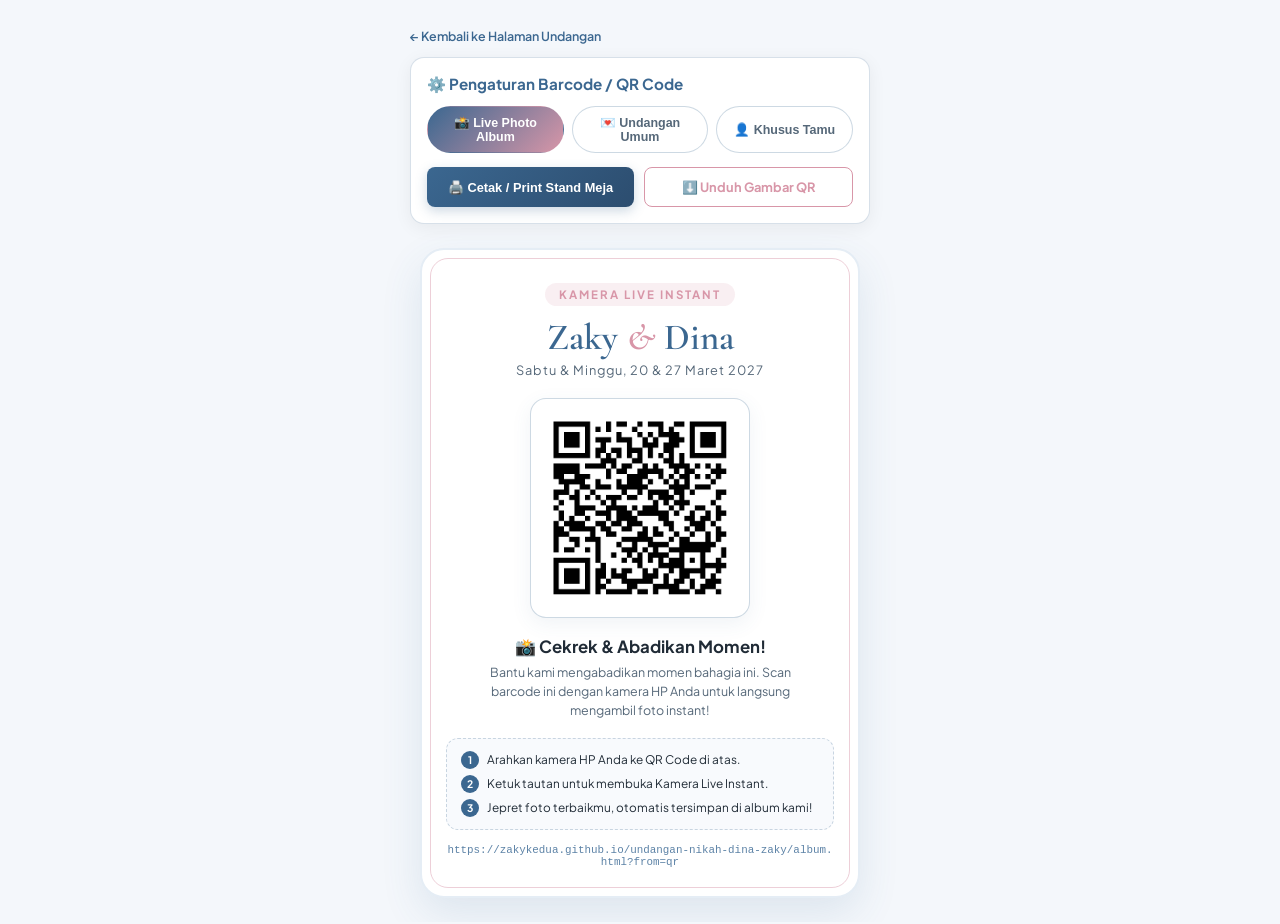
==== cetak-qr.html @ 0ee86b22 "Update googleDriveWebhookUrl with new deployment URL supporting automatic guest list in Google Sheet" ====
<!DOCTYPE html>
<html lang="id">

<head>
  <meta charset="UTF-8">
  <meta name="viewport" content="width=device-width, initial-scale=1.0">
  <title>Cetak QR Code - Zaky & Dina Wedding</title>

  <!-- Google Fonts -->
  <link rel="preconnect" href="https://fonts.googleapis.com">
  <link rel="preconnect" href="https://fonts.gstatic.com" crossorigin>
  <link
    href="https://fonts.googleapis.com/css2?family=Cormorant+Garamond:ital,wght@0,400;0,600;1,400&family=Plus+Jakarta+Sans:wght@300;400;500;600;700&family=Reenie+Beanie&display=swap"
    rel="stylesheet">

  <!-- Wedding Config -->
  <script src="config.js"></script>

  <style>
    :root {
      --blue-primary: #3B6790;
      --blue-soft: #5C82A6;
      --pink-primary: #D896A8;
      --pink-soft: #E8B4C2;
      --text-dark: #202B36;
      --text-muted: #566879;
      --font-serif: 'Cormorant Garamond', serif;
      --font-sans: 'Plus Jakarta Sans', sans-serif;
    }

    * {
      box-sizing: border-box;
      margin: 0;
      padding: 0;
    }

    body {
      font-family: var(--font-sans);
      background: #F4F7FB;
      color: var(--text-dark);
      padding: 24px 16px;
      min-height: 100vh;
      display: flex;
      flex-direction: column;
      align-items: center;
    }

    /* Action Bar (Hanya tampil di layar, tersembunyi saat cetak) */
    .toolbar {
      width: 100%;
      max-width: 460px;
      background: #FFFFFF;
      border: 1px solid rgba(59, 103, 144, 0.2);
      border-radius: 14px;
      padding: 16px;
      margin-bottom: 24px;
      box-shadow: 0 4px 18px rgba(0, 0, 0, 0.06);
    }

    .toolbar h3 {
      font-size: 0.95rem;
      font-weight: 700;
      color: var(--blue-primary);
      margin-bottom: 12px;
      display: flex;
      align-items: center;
      gap: 6px;
    }

    .tab-pills {
      display: flex;
      gap: 8px;
      margin-bottom: 14px;
    }

    .tab-btn {
      flex: 1;
      padding: 8px 12px;
      font-size: 0.78rem;
      font-weight: 600;
      border: 1px solid rgba(59, 103, 144, 0.25);
      border-radius: 50px;
      background: #FFFFFF;
      color: var(--text-muted);
      cursor: pointer;
      transition: all 0.2s;
    }

    .tab-btn.active {
      background: linear-gradient(135deg, var(--blue-primary), var(--pink-primary));
      color: #FFFFFF;
      border-color: transparent;
    }

    .guest-input-wrap {
      display: none;
      margin-bottom: 14px;
    }

    .guest-input-wrap.active {
      display: block;
    }

    .guest-input {
      width: 100%;
      padding: 9px 12px;
      font-size: 0.82rem;
      border: 1px solid rgba(216, 150, 168, 0.5);
      border-radius: 8px;
      outline: none;
    }

    .btn-action-group {
      display: flex;
      gap: 10px;
    }

    .btn-action {
      flex: 1;
      padding: 11px;
      border-radius: 8px;
      font-size: 0.8rem;
      font-weight: 700;
      cursor: pointer;
      border: none;
      display: inline-flex;
      align-items: center;
      justify-content: center;
      gap: 6px;
      text-decoration: none;
    }

    .btn-print {
      background: linear-gradient(135deg, var(--blue-primary), #2C4D6F);
      color: #FFFFFF;
      box-shadow: 0 4px 12px rgba(59, 103, 144, 0.25);
    }

    .btn-download {
      background: #FFFFFF;
      border: 1px solid var(--border-pink-glow, #D896A8);
      color: var(--pink-primary);
    }

    /* ===================================================
       KARTU STAND MEJA (AKRILIK / CETAK FOTO)
       =================================================== */
    .stand-card {
      width: 100%;
      max-width: 440px;
      background: #FFFFFF;
      border: 2px solid #E5EDF5;
      border-radius: 24px;
      padding: 32px 24px 28px;
      text-align: center;
      box-shadow: 0 16px 40px rgba(59, 103, 144, 0.12);
      position: relative;
      overflow: hidden;
    }

    /* Border Ornamen Estetik */
    .stand-card::before {
      content: '';
      position: absolute;
      inset: 8px;
      border: 1px solid rgba(216, 150, 168, 0.45);
      border-radius: 18px;
      pointer-events: none;
    }

    .stand-header-tag {
      display: inline-block;
      font-size: 0.72rem;
      letter-spacing: 2px;
      text-transform: uppercase;
      font-weight: 700;
      color: var(--pink-primary);
      background: rgba(216, 150, 168, 0.15);
      padding: 4px 14px;
      border-radius: 50px;
      margin-bottom: 12px;
    }

    .stand-title {
      font-family: var(--font-serif);
      font-size: 2.3rem;
      font-weight: 600;
      color: var(--blue-primary);
      line-height: 1.1;
      margin-bottom: 4px;
    }

    .stand-title span {
      color: var(--pink-primary);
      font-style: italic;
    }

    .stand-date {
      font-size: 0.8rem;
      color: var(--text-muted);
      letter-spacing: 1px;
      margin-bottom: 20px;
    }

    /* Container Gambar QR Code */
    .qr-frame {
      width: 220px;
      height: 220px;
      margin: 0 auto 18px;
      padding: 12px;
      background: #FFFFFF;
      border-radius: 16px;
      border: 1.5px solid rgba(59, 103, 144, 0.25);
      box-shadow: 0 6px 20px rgba(59, 103, 144, 0.08);
      display: flex;
      align-items: center;
      justify-content: center;
    }

    .qr-frame img {
      width: 100%;
      height: 100%;
      object-fit: contain;
      border-radius: 8px;
    }

    .stand-scan-msg {
      font-size: 1.05rem;
      font-weight: 700;
      color: var(--text-dark);
      margin-bottom: 6px;
    }

    .stand-desc {
      font-size: 0.78rem;
      color: var(--text-muted);
      line-height: 1.5;
      max-width: 320px;
      margin: 0 auto 18px;
    }

    /* 3 Langkah Petunjuk */
    .instructions-box {
      background: #F8FAFD;
      border: 1px dashed rgba(59, 103, 144, 0.25);
      border-radius: 12px;
      padding: 12px 14px;
      text-align: left;
      font-size: 0.74rem;
      color: var(--text-dark);
      display: flex;
      flex-direction: column;
      gap: 6px;
    }

    .step-item {
      display: flex;
      align-items: center;
      gap: 8px;
    }

    .step-num {
      width: 18px;
      height: 18px;
      border-radius: 50%;
      background: var(--blue-primary);
      color: #FFFFFF;
      font-size: 0.65rem;
      font-weight: 700;
      display: flex;
      align-items: center;
      justify-content: center;
      flex-shrink: 0;
    }

    .stand-url-badge {
      margin-top: 14px;
      font-size: 0.68rem;
      color: var(--blue-soft);
      font-family: monospace;
      word-break: break-all;
    }

    /* Print Styles: Bersihkan toolbar dan pas ke ukuran cetak */
    @media print {
      body {
        background: #FFFFFF;
        padding: 0;
      }

      .toolbar,
      .nav-back {
        display: none !important;
      }

      .stand-card {
        border: 2px solid #3B6790;
        box-shadow: none;
        max-width: 100%;
        margin: 0 auto;
        page-break-inside: avoid;
      }
    }
  </style>
</head>

<body>

  <!-- Tombol Navigasi Kembali -->
  <div class="nav-back" style="width: 100%; max-width: 460px; margin-bottom: 12px;">
    <a href="index.html"
      style="font-size: 0.78rem; color: var(--blue-primary); text-decoration: none; font-weight: 600; display: inline-flex; align-items: center; gap: 4px;">
      ← Kembali ke Halaman Undangan
    </a>
  </div>

  <!-- PENGATURAN & PILIHAN QR (TIDAK AKAN TERCETAK) -->
  <div class="toolbar">
    <h3>⚙️ Pengaturan Barcode / QR Code</h3>

    <div class="tab-pills">
      <button class="tab-btn active" onclick="switchQr('album')">📸 Live Photo Album</button>
      <button class="tab-btn" onclick="switchQr('undangan')">💌 Undangan Umum</button>
      <button class="tab-btn" onclick="switchQr('custom')">👤 Khusus Tamu</button>
    </div>

    <div class="guest-input-wrap" id="custom-guest-wrap">
      <div style="display: flex; justify-content: space-between; align-items: baseline; margin-bottom: 5px;">
        <label
          style="font-size: 0.74rem; font-weight: 700; color: var(--blue-primary); display: block;">
          Ketik Nama Tamu Khusus:
        </label>
        <span id="sync-status-badge"
          style="font-size: 0.68rem; font-weight: 600; color: #566879; display: inline-flex; align-items: center; gap: 4px;">
          📊 Siap mencatat
        </span>
      </div>
      <input type="text" id="custom-guest-name" class="guest-input"
        placeholder="Masukkan nama tamu (misal: Rian & Partner)..." oninput="handleGuestInput()" onkeydown="handleGuestKeydown(event)">

      <!-- Box Hasil Link Undangan (Anti-Ubah) -->
      <div id="hidden-link-box"
        style="margin-top: 10px; background: #F8FAFD; border: 1px solid rgba(59, 103, 144, 0.25); border-radius: 10px; padding: 12px; font-size: 0.74rem;">
        <div style="display: flex; justify-content: space-between; align-items: center; margin-bottom: 4px;">
          <span style="font-weight: 700; color: var(--blue-primary);">🔒 Link Undangan Khusus:</span>
          <span id="sync-detail-msg" style="font-size: 0.67rem; color: #566879;">Otomatis ke Spreadsheet</span>
        </div>
        <div id="generated-hidden-url"
          style="word-break: break-all; color: var(--text-dark); font-family: monospace; font-size: 0.7rem; margin-bottom: 10px; background: #FFF; padding: 6px 8px; border-radius: 6px; border: 1px dashed var(--border-pink-glow);">
          https://zakykedua.github.io/undangan-nikah-dina-zaky/
        </div>
        <div style="display: flex; gap: 8px; flex-wrap: wrap;">
          <button type="button" class="btn-action" onclick="copyHiddenLink()"
            style="flex: 1; min-width: 100px; background: var(--blue-primary); color: #fff; font-size: 0.72rem; padding: 8px 10px; border-radius: 6px;">
            📋 Salin Link
          </button>
          <button type="button" class="btn-action" onclick="copyWaText()"
            style="flex: 1; min-width: 130px; background: #25D366; color: #fff; font-size: 0.72rem; padding: 8px 10px; border-radius: 6px;">
            💬 Salin Pesan WA
          </button>
          <a href="https://docs.google.com/spreadsheets/d/1IWtFG8lAVZSTDJPlKeG4bYC6L8j1MJ6WlZBcCglB9Ps/edit" target="_blank" class="btn-action"
            style="background: #107C41; color: #fff; font-size: 0.72rem; padding: 8px 10px; border-radius: 6px; text-decoration: none; display: inline-flex; align-items: center; justify-content: center; gap: 4px;">
            📊 Buka Sheet ↗
          </a>
        </div>
      </div>

      <!-- Riwayat Daftar Tamu yang Dibuat -->
      <div id="saved-guests-section" style="margin-top: 14px; border-top: 1px dashed rgba(59, 103, 144, 0.25); padding-top: 10px;">
        <div style="display: flex; justify-content: space-between; align-items: center; margin-bottom: 6px;">
          <span style="font-size: 0.72rem; font-weight: 700; color: var(--blue-primary);">
            📝 Tamu yang Sudah Dibuat (<span id="saved-count">0</span>)
          </span>
          <div style="display: flex; gap: 8px;">
            <button type="button" onclick="syncAllGuestsToSpreadsheet()"
              style="background: none; border: none; font-size: 0.65rem; color: #107C41; cursor: pointer; text-decoration: underline; font-weight: 600;">
              🔄 Sync Semua ke Sheet
            </button>
            <button type="button" onclick="clearSavedGuests()"
              style="background: none; border: none; font-size: 0.65rem; color: #C2546A; cursor: pointer; text-decoration: underline;">
              Bersihkan
            </button>
          </div>
        </div>
        <div id="saved-guests-list" style="max-height: 150px; overflow-y: auto; display: flex; flex-direction: column; gap: 6px;">
          <!-- Diisi otomatis oleh JavaScript -->
        </div>
      </div>
    </div>

    <div class="btn-action-group">
      <button class="btn-action btn-print" onclick="window.print()">
        🖨️ Cetak / Print Stand Meja
      </button>
      <a id="btn-download-img" class="btn-action btn-download" href="assets/images/album_qr.png"
        download="QR_Live_Album_Zaky_Dina.png">
        ⬇️ Unduh Gambar QR
      </a>
    </div>
  </div>

  <!-- ===================================================
       KARTU STAND MEJA FISIK (SIAP DICETAK / FOTO 4R/A5)
       =================================================== -->
  <div class="stand-card" id="stand-card">
    <div class="stand-header-tag" id="card-tag">Kamera Live Instant</div>
    <h1 class="stand-title">Zaky <span>&</span> Dina</h1>
    <p class="stand-date">Sabtu & Minggu, 20 & 27 Maret 2027</p>

    <!-- Kotak QR Code -->
    <div class="qr-frame">
      <img id="qr-image" src="assets/images/album_qr.png" alt="QR Code Acara Zaky & Dina">
    </div>

    <h2 class="stand-scan-msg" id="card-main-msg">📸 Cekrek & Abadikan Momen!</h2>
    <p class="stand-desc" id="card-desc">
      Bantu kami mengabadikan momen bahagia ini. Scan barcode ini dengan kamera HP Anda untuk langsung mengambil foto
      instant!
    </p>

    <!-- Petunjuk Langkah -->
    <div class="instructions-box" id="card-steps">
      <div class="step-item">
        <span class="step-num">1</span>
        <span>Arahkan kamera HP Anda ke QR Code di atas.</span>
      </div>
      <div class="step-item">
        <span class="step-num">2</span>
        <span>Ketuk tautan untuk membuka Kamera Live Instant.</span>
      </div>
      <div class="step-item">
        <span class="step-num">3</span>
        <span>Jepret foto terbaikmu, otomatis tersimpan di album kami!</span>
      </div>
    </div>

    <p class="stand-url-badge" id="card-url">
      https://zakykedua.github.io/undangan-nikah-dina-zaky/album.html?from=qr
    </p>
  </div>

  <script>
    let currentMode = "album";
    let debounceTimer = null;
    let lastSyncedName = "";

    function switchQr(mode) {
      currentMode = mode;
      document.querySelectorAll(".tab-btn").forEach((btn, idx) => {
        btn.classList.toggle("active", (mode === 'album' && idx === 0) || (mode === 'undangan' && idx === 1) || (mode === 'custom' && idx === 2));
      });

      const customWrap = document.getElementById("custom-guest-wrap");
      const qrImg = document.getElementById("qr-image");
      const btnDownload = document.getElementById("btn-download-img");
      const cardTag = document.getElementById("card-tag");
      const cardMainMsg = document.getElementById("card-main-msg");
      const cardDesc = document.getElementById("card-desc");
      const cardUrl = document.getElementById("card-url");

      if (mode === "album") {
        customWrap.classList.remove("active");
        qrImg.src = "assets/images/album_qr.png";
        btnDownload.href = "assets/images/album_qr.png";
        btnDownload.download = "QR_Live_Album_Zaky_Dina.png";

        cardTag.textContent = "Kamera Live Instant";
        cardMainMsg.textContent = "📸 Cekrek & Abadikan Momen!";
        cardDesc.textContent = "Bantu kami mengabadikan momen bahagia ini. Scan barcode ini dengan kamera HP Anda untuk langsung mengambil foto instant!";
        cardUrl.textContent = "https://zakykedua.github.io/undangan-nikah-dina-zaky/album.html?from=qr";
      } else if (mode === "undangan") {
        customWrap.classList.remove("active");
        qrImg.src = "assets/images/undangan_qr.png";
        btnDownload.href = "assets/images/undangan_qr.png";
        btnDownload.download = "QR_Undangan_Zaky_Dina.png";

        cardTag.textContent = "Undangan Pernikahan";
        cardMainMsg.textContent = "💌 Buka Undangan Digital";
        cardDesc.textContent = "Scan barcode ini untuk melihat detail lengkap acara, lokasi akad & ngunduh mantu, konfirmasi kehadiran (RSVP), dan kisah kami.";
        cardUrl.textContent = "https://zakykedua.github.io/undangan-nikah-dina-zaky/";
      } else if (mode === "custom") {
        customWrap.classList.add("active");
        updateCustomQr();
        renderSavedGuests();
      }
    }

    function encodeGuestName(name) {
      if (!name || name === "Tamu Undangan") return "";
      try {
        const payload = "zd:" + encodeURIComponent(name);
        return btoa(payload).replace(/\+/g, "-").replace(/\//g, "_").replace(/=+$/, "");
      } catch (e) {
        return encodeURIComponent(name);
      }
    }

    function updateCustomQr() {
      const nameInput = document.getElementById("custom-guest-name");
      const rawName = nameInput.value.trim() || "Tamu Undangan";
      const token = encodeGuestName(rawName);
      const targetUrl = token
        ? "https://zakykedua.github.io/undangan-nikah-dina-zaky/?u=" + token
        : "https://zakykedua.github.io/undangan-nikah-dina-zaky/";

      const displayUrl = document.getElementById("generated-hidden-url");
      if (displayUrl) displayUrl.textContent = targetUrl;

      const qrUrl = "https://api.qrserver.com/v1/create-qr-code/?size=1000x1000&data=" + encodeURIComponent(targetUrl) + "&color=3B-67-90&bgcolor=255-255-255&qzone=2";

      const qrImg = document.getElementById("qr-image");
      const btnDownload = document.getElementById("btn-download-img");
      const cardTag = document.getElementById("card-tag");
      const cardMainMsg = document.getElementById("card-main-msg");
      const cardDesc = document.getElementById("card-desc");
      const cardUrl = document.getElementById("card-url");

      qrImg.src = qrUrl;
      btnDownload.href = qrUrl;
      btnDownload.download = "QR_Undangan_" + rawName.replace(/[^a-zA-Z0-9]/g, "_") + ".png";

      cardTag.textContent = "Undangan Spesial";
      cardMainMsg.textContent = "Kepada Yth. " + rawName;
      cardDesc.textContent = "Scan barcode ini untuk membuka undangan khusus atas nama Anda dan berbagi momen di hari bahagia Zaky & Dina.";
      cardUrl.textContent = targetUrl;
    }

    function handleGuestInput() {
      updateCustomQr();

      const nameInput = document.getElementById("custom-guest-name");
      const rawName = nameInput ? nameInput.value.trim() : "";

      if (debounceTimer) clearTimeout(debounceTimer);

      if (rawName && rawName.length >= 2 && rawName !== "Tamu Undangan") {
        setSyncStatus("typing");
        debounceTimer = setTimeout(() => {
          syncGuestToSpreadsheet(rawName);
        }, 1100);
      } else {
        setSyncStatus("idle");
      }
    }

    function handleGuestKeydown(event) {
      if (event.key === "Enter") {
        event.preventDefault();
        const nameInput = document.getElementById("custom-guest-name");
        const rawName = nameInput ? nameInput.value.trim() : "";
        if (rawName && rawName.length >= 2) {
          if (debounceTimer) clearTimeout(debounceTimer);
          syncGuestToSpreadsheet(rawName);
        }
      }
    }

    function setSyncStatus(state, msg) {
      const badge = document.getElementById("sync-status-badge");
      const detail = document.getElementById("sync-detail-msg");
      if (!badge) return;

      if (state === "typing") {
        badge.innerHTML = "⏳ Mengetik...";
        badge.style.color = "#E08339";
      } else if (state === "syncing") {
        badge.innerHTML = "⏳ Menyimpan ke Spreadsheet...";
        badge.style.color = "#3B6790";
        if (detail) detail.textContent = "Sedang dikirim...";
      } else if (state === "success") {
        badge.innerHTML = "✅ Tersimpan di Spreadsheet";
        badge.style.color = "#107C41";
        if (detail) detail.textContent = msg || "Tercatat di Google Sheets";
      } else if (state === "local_only") {
        badge.innerHTML = "💾 Tersimpan di Perangkat";
        badge.style.color = "#5C82A6";
        if (detail) detail.textContent = msg || "Tersimpan di riwayat lokal";
      } else {
        badge.innerHTML = "📊 Siap mencatat";
        badge.style.color = "#566879";
        if (detail) detail.textContent = "Otomatis ke Spreadsheet";
      }
    }

    function syncGuestToSpreadsheet(guestName) {
      if (!guestName || guestName === "Tamu Undangan" || guestName.length < 2) return;

      const token = encodeGuestName(guestName);
      const targetUrl = token
        ? "https://zakykedua.github.io/undangan-nikah-dina-zaky/?u=" + token
        : "https://zakykedua.github.io/undangan-nikah-dina-zaky/";

      // Simpan ke riwayat lokal terlebih dahulu
      saveToLocalGuestList(guestName, targetUrl);

      if (lastSyncedName.toLowerCase() === guestName.toLowerCase()) {
        setSyncStatus("success", "Sudah tercatat di Spreadsheet");
        return;
      }

      setSyncStatus("syncing");

      const webhookUrl = (typeof WEDDING_CONFIG !== "undefined" && WEDDING_CONFIG.googleDriveWebhookUrl)
        ? WEDDING_CONFIG.googleDriveWebhookUrl
        : "https://script.google.com/macros/s/AKfycbzKdjMU6vtM3PBsdkjRW5xbCCUTqS4pZFOWjQey2POf-eYRomVgbKQpl0cpxUb0GJgn/exec";

      fetch(webhookUrl, {
        method: "POST",
        mode: "no-cors",
        headers: { "Content-Type": "text/plain;charset=utf-8" },
        body: JSON.stringify({
          type: "addGuest",
          name: guestName,
          url: targetUrl
        })
      })
      .then(() => {
        lastSyncedName = guestName;
        setSyncStatus("success", "Tercatat di Google Sheets");
      })
      .catch(err => {
        console.warn("Sync Google Sheets:", err);
        lastSyncedName = guestName;
        setSyncStatus("local_only", "Tersimpan di riwayat lokal");
      });
    }

    function syncAllGuestsToSpreadsheet() {
      const list = getStoredGuestList();
      if (!list || list.length === 0) {
        alert("Belum ada riwayat tamu yang dibuat.");
        return;
      }

      const webhookUrl = (typeof WEDDING_CONFIG !== "undefined" && WEDDING_CONFIG.googleDriveWebhookUrl)
        ? WEDDING_CONFIG.googleDriveWebhookUrl
        : "https://script.google.com/macros/s/AKfycbzKdjMU6vtM3PBsdkjRW5xbCCUTqS4pZFOWjQey2POf-eYRomVgbKQpl0cpxUb0GJgn/exec";

      setSyncStatus("syncing");
      let count = 0;

      list.forEach((guest, i) => {
        setTimeout(() => {
          fetch(webhookUrl, {
            method: "POST",
            mode: "no-cors",
            headers: { "Content-Type": "text/plain;charset=utf-8" },
            body: JSON.stringify({
              type: "addGuest",
              name: guest.name,
              url: guest.url
            })
          }).then(() => {
            count++;
            if (count === list.length) {
              setSyncStatus("success", "Semua " + count + " tamu disinkronkan ke Spreadsheet!");
              alert("✨ Sukses! Sebanyak " + count + " tamu telah disinkronkan ke Google Spreadsheet.");
            }
          });
        }, i * 350);
      });
    }

    function getStoredGuestList() {
      try {
        return JSON.parse(localStorage.getItem("zaky_dina_guest_list") || "[]");
      } catch (e) {
        return [];
      }
    }

    function saveToLocalGuestList(name, url) {
      let list = getStoredGuestList();
      const existingIdx = list.findIndex(item => item.name.toLowerCase() === name.toLowerCase());
      const nowStr = new Date().toLocaleDateString("id-ID", { day: 'numeric', month: 'short', hour: '2-digit', minute: '2-digit' });

      if (existingIdx >= 0) {
        list[existingIdx].url = url;
        list[existingIdx].date = nowStr;
      } else {
        list.unshift({
          name: name,
          url: url,
          date: nowStr
        });
      }

      localStorage.setItem("zaky_dina_guest_list", JSON.stringify(list));
      renderSavedGuests();
    }

    function renderSavedGuests() {
      const container = document.getElementById("saved-guests-list");
      const countEl = document.getElementById("saved-count");
      if (!container) return;

      const list = getStoredGuestList();
      if (countEl) countEl.textContent = list.length;

      if (list.length === 0) {
        container.innerHTML = '<div style="font-size: 0.68rem; color: #8A9AA8; text-align: center; padding: 8px;">Belum ada nama tamu yang dicatat.</div>';
        return;
      }

      container.innerHTML = list.map((g, idx) => `
        <div style="background: #FFFFFF; border: 1px solid #E2EAF2; border-radius: 6px; padding: 6px 8px; display: flex; align-items: center; justify-content: space-between; gap: 6px;">
          <div style="overflow: hidden; flex: 1;">
            <div style="font-weight: 700; font-size: 0.72rem; color: var(--text-dark); white-space: nowrap; overflow: hidden; text-overflow: ellipsis;">
              ${idx + 1}. ${escapeHtml(g.name)}
            </div>
            <div style="font-size: 0.62rem; color: #8A9AA8;">${g.date || ''}</div>
          </div>
          <div style="display: flex; gap: 4px; flex-shrink: 0;">
            <button type="button" onclick="quickCopyGuestLink('${escapeAttr(g.url)}', '${escapeAttr(g.name)}')" title="Salin Link"
              style="padding: 4px 7px; background: var(--blue-primary); color: #FFF; border: none; border-radius: 4px; font-size: 0.65rem; cursor: pointer;">
              📋
            </button>
            <button type="button" onclick="quickCopyGuestWa('${escapeAttr(g.url)}', '${escapeAttr(g.name)}')" title="Salin Pesan WA"
              style="padding: 4px 7px; background: #25D366; color: #FFF; border: none; border-radius: 4px; font-size: 0.65rem; cursor: pointer;">
              💬
            </button>
            <button type="button" onclick="removeGuest('${escapeAttr(g.name)}')" title="Hapus"
              style="padding: 4px 7px; background: #FDE8E8; color: #C2546A; border: none; border-radius: 4px; font-size: 0.65rem; cursor: pointer;">
              ✕
            </button>
          </div>
        </div>
      `).join("");
    }

    function quickCopyGuestLink(url, name) {
      navigator.clipboard.writeText(url).then(() => {
        alert("✨ Link undangan untuk " + name + " berhasil disalin!");
      });
    }

    function quickCopyGuestWa(url, name) {
      const text = `Assalamu’alaikum Warahmatullahi Wabarakatuh\n\nYth. *${name}*,\n\nTanpa mengurangi rasa hormat, perkenankan kami mengundang Bapak/Ibu/Saudara/i untuk hadir dan memberikan doa restu pada hari bahagia pernikahan kami:\n\n💍 *Zaky & Dina*\n🗓️ *Sabtu & Minggu, 20 & 27 Maret 2027*\n\nDetail acara, lokasi, dan konfirmasi kehadiran dapat diakses melalui tautan undangan berikut:\n🔗 ${url}\n\nMerupakan suatu kehormatan dan kebahagiaan bagi kami apabila Bapak/Ibu/Saudara/i berkenan hadir.\n\nWassalamu’alaikum Warahmatullahi Wabarakatuh\nKami yang berbahagia,\n*Zaky & Dina*`;
      navigator.clipboard.writeText(text).then(() => {
        alert("✨ Teks WhatsApp untuk " + name + " berhasil disalin!");
      });
    }

    function removeGuest(name) {
      let list = getStoredGuestList();
      list = list.filter(g => g.name.toLowerCase() !== name.toLowerCase());
      localStorage.setItem("zaky_dina_guest_list", JSON.stringify(list));
      renderSavedGuests();
    }

    function clearSavedGuests() {
      if (confirm("Apakah Anda yakin ingin membersihkan riwayat daftar tamu di perangkat ini? (Data di Google Spreadsheet tetap aman)")) {
        localStorage.removeItem("zaky_dina_guest_list");
        renderSavedGuests();
      }
    }

    function copyHiddenLink() {
      const name = document.getElementById("custom-guest-name")?.value.trim() || "Tamu Undangan";
      const url = document.getElementById("generated-hidden-url")?.textContent.trim();
      if (!url) return;

      if (name && name !== "Tamu Undangan") {
        syncGuestToSpreadsheet(name);
      }

      navigator.clipboard.writeText(url).then(() => {
        alert("✨ Link undangan untuk " + (name !== "Tamu Undangan" ? name : "tamu") + " berhasil disalin!");
      });
    }

    function copyWaText() {
      const name = document.getElementById("custom-guest-name")?.value.trim() || "Bapak/Ibu/Saudara/i";
      const url = document.getElementById("generated-hidden-url")?.textContent.trim();

      if (name && name !== "Bapak/Ibu/Saudara/i" && name !== "Tamu Undangan") {
        syncGuestToSpreadsheet(name);
      }

      const text = `Assalamu’alaikum Warahmatullahi Wabarakatuh\n\nYth. *${name}*,\n\nTanpa mengurangi rasa hormat, perkenankan kami mengundang Bapak/Ibu/Saudara/i untuk hadir dan memberikan doa restu pada hari bahagia pernikahan kami:\n\n💍 *Zaky & Dina*\n🗓️ *Sabtu & Minggu, 20 & 27 Maret 2027*\n\nDetail acara, lokasi, dan konfirmasi kehadiran dapat diakses melalui tautan undangan berikut:\n🔗 ${url}\n\nMerupakan suatu kehormatan dan kebahagiaan bagi kami apabila Bapak/Ibu/Saudara/i berkenan hadir.\n\nWassalamu’alaikum Warahmatullahi Wabarakatuh\nKami yang berbahagia,\n*Zaky & Dina*`;

      navigator.clipboard.writeText(text).then(() => {
        alert("✨ Teks pesan WhatsApp untuk " + name + " berhasil disalin!");
      });
    }

    function escapeHtml(str) {
      if (!str) return "";
      return str.replace(/[&<>"']/g, (m) => ({
        '&': '&amp;', '<': '&lt;', '>': '&gt;', '"': '&quot;', "'": '&#039;'
      })[m]);
    }

    function escapeAttr(str) {
      if (!str) return "";
      return str.replace(/'/g, "\\'").replace(/"/g, "&quot;");
    }

    document.addEventListener("DOMContentLoaded", () => {
      renderSavedGuests();
    });
  </script>
</body>

</html>
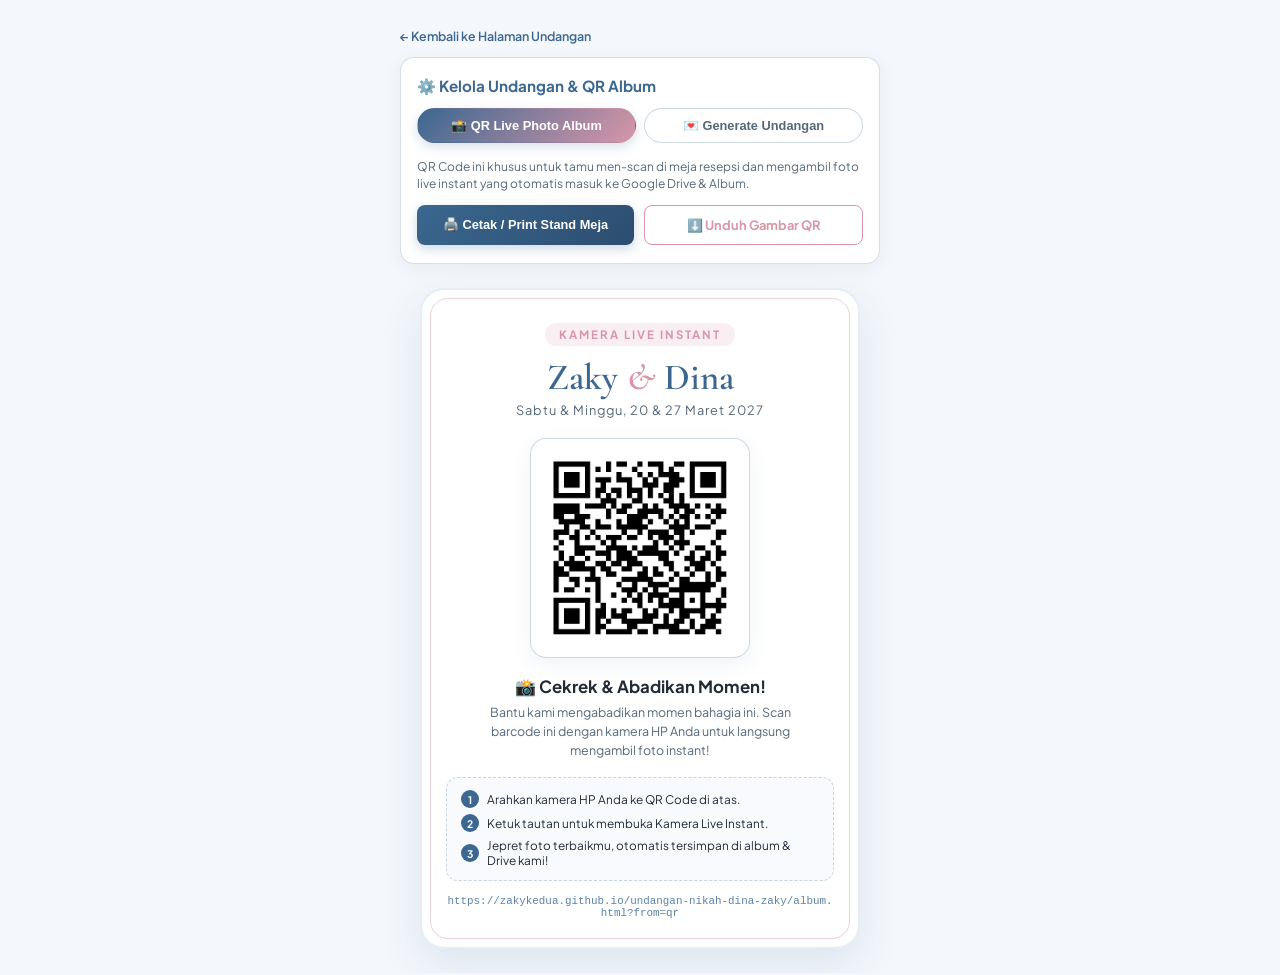
==== commit 9876f8d7: "Update Google Apps Script to exactly 2 tabs (tamu and album foto tamu) and revamp cetak-qr to 2 clea" ====
--- a/cetak-qr.html
+++ b/cetak-qr.html
@@ -4,7 +4,7 @@
 <head>
   <meta charset="UTF-8">
   <meta name="viewport" content="width=device-width, initial-scale=1.0">
-  <title>Cetak QR Code - Zaky & Dina Wedding</title>
+  <title>Kelola Undangan & QR Album - Zaky & Dina Wedding</title>
 
   <!-- Google Fonts -->
   <link rel="preconnect" href="https://fonts.googleapis.com">
@@ -48,11 +48,11 @@
     /* Action Bar (Hanya tampil di layar, tersembunyi saat cetak) */
     .toolbar {
       width: 100%;
-      max-width: 460px;
+      max-width: 480px;
       background: #FFFFFF;
       border: 1px solid rgba(59, 103, 144, 0.2);
       border-radius: 14px;
-      padding: 16px;
+      padding: 18px 16px;
       margin-bottom: 24px;
       box-shadow: 0 4px 18px rgba(0, 0, 0, 0.06);
     }
@@ -70,14 +70,14 @@
     .tab-pills {
       display: flex;
       gap: 8px;
-      margin-bottom: 14px;
+      margin-bottom: 16px;
     }
 
     .tab-btn {
       flex: 1;
-      padding: 8px 12px;
-      font-size: 0.78rem;
-      font-weight: 600;
+      padding: 9px 12px;
+      font-size: 0.8rem;
+      font-weight: 700;
       border: 1px solid rgba(59, 103, 144, 0.25);
       border-radius: 50px;
       background: #FFFFFF;
@@ -90,29 +90,28 @@
       background: linear-gradient(135deg, var(--blue-primary), var(--pink-primary));
       color: #FFFFFF;
       border-color: transparent;
-    }
-
-    .guest-input-wrap {
-      display: none;
-      margin-bottom: 14px;
-    }
-
-    .guest-input-wrap.active {
-      display: block;
+      box-shadow: 0 4px 12px rgba(59, 103, 144, 0.2);
     }
 
     .guest-input {
       width: 100%;
-      padding: 9px 12px;
-      font-size: 0.82rem;
-      border: 1px solid rgba(216, 150, 168, 0.5);
+      padding: 10px 12px;
+      font-size: 0.85rem;
+      border: 1px solid rgba(59, 103, 144, 0.35);
       border-radius: 8px;
       outline: none;
+      transition: border 0.2s;
+    }
+
+    .guest-input:focus {
+      border-color: var(--blue-primary);
+      box-shadow: 0 0 0 3px rgba(59, 103, 144, 0.15);
     }
 
     .btn-action-group {
       display: flex;
       gap: 10px;
+      margin-top: 4px;
     }
 
     .btn-action {
@@ -143,7 +142,7 @@
     }
 
     /* ===================================================
-       KARTU STAND MEJA (AKRILIK / CETAK FOTO)
+       KARTU STAND MEJA FISIK (HANYA UNTUK LIVE ALBUM)
        =================================================== */
     .stand-card {
       width: 100%;
@@ -158,7 +157,6 @@
       overflow: hidden;
     }
 
-    /* Border Ornamen Estetik */
     .stand-card::before {
       content: '';
       position: absolute;
@@ -202,7 +200,6 @@
       margin-bottom: 20px;
     }
 
-    /* Container Gambar QR Code */
     .qr-frame {
       width: 220px;
       height: 220px;
@@ -239,7 +236,6 @@
       margin: 0 auto 18px;
     }
 
-    /* 3 Langkah Petunjuk */
     .instructions-box {
       background: #F8FAFD;
       border: 1px dashed rgba(59, 103, 144, 0.25);
@@ -281,7 +277,7 @@
       word-break: break-all;
     }
 
-    /* Print Styles: Bersihkan toolbar dan pas ke ukuran cetak */
+    /* Print Styles: Hanya mencetak kartu stand meja saat di mode album */
     @media print {
       body {
         background: #FFFFFF;
@@ -289,7 +285,8 @@
       }
 
       .toolbar,
-      .nav-back {
+      .nav-back,
+      #generate-wrap {
         display: none !important;
       }
 
@@ -299,6 +296,7 @@
         max-width: 100%;
         margin: 0 auto;
         page-break-inside: avoid;
+        display: block !important;
       }
     }
   </style>
@@ -307,28 +305,48 @@
 <body>
 
   <!-- Tombol Navigasi Kembali -->
-  <div class="nav-back" style="width: 100%; max-width: 460px; margin-bottom: 12px;">
+  <div class="nav-back" style="width: 100%; max-width: 480px; margin-bottom: 12px;">
     <a href="index.html"
       style="font-size: 0.78rem; color: var(--blue-primary); text-decoration: none; font-weight: 600; display: inline-flex; align-items: center; gap: 4px;">
       ← Kembali ke Halaman Undangan
     </a>
   </div>
 
-  <!-- PENGATURAN & PILIHAN QR (TIDAK AKAN TERCETAK) -->
+  <!-- TOOLBAR PENGATURAN (2 PILIHAN UTAMA) -->
   <div class="toolbar">
-    <h3>⚙️ Pengaturan Barcode / QR Code</h3>
-
+    <h3>⚙️ Kelola Undangan & QR Album</h3>
+
+    <!-- 2 Pilihan Tab Sesuai Permintaan -->
     <div class="tab-pills">
-      <button class="tab-btn active" onclick="switchQr('album')">📸 Live Photo Album</button>
-      <button class="tab-btn" onclick="switchQr('undangan')">💌 Undangan Umum</button>
-      <button class="tab-btn" onclick="switchQr('custom')">👤 Khusus Tamu</button>
+      <button class="tab-btn active" id="tab-btn-album" onclick="switchMode('album')">
+        📸 QR Live Photo Album
+      </button>
+      <button class="tab-btn" id="tab-btn-generate" onclick="switchMode('generate')">
+        💌 Generate Undangan
+      </button>
     </div>
 
-    <div class="guest-input-wrap" id="custom-guest-wrap">
+    <!-- 1. KONTEN MODE ALBUM (TOMBOL CETAK & UNDUH QR) -->
+    <div id="album-controls" style="display: block;">
+      <p style="font-size: 0.75rem; color: var(--text-muted); margin-bottom: 12px; line-height: 1.4;">
+        QR Code ini khusus untuk tamu men-scan di meja resepsi dan mengambil foto live instant yang otomatis masuk ke Google Drive & Album.
+      </p>
+      <div class="btn-action-group" id="btn-action-group">
+        <button class="btn-action btn-print" onclick="window.print()">
+          🖨️ Cetak / Print Stand Meja
+        </button>
+        <a id="btn-download-img" class="btn-action btn-download" href="assets/images/album_qr.png"
+          download="QR_Live_Album_Zaky_Dina.png">
+          ⬇️ Unduh Gambar QR
+        </a>
+      </div>
+    </div>
+
+    <!-- 2. KONTEN MODE GENERATE UNDANGAN (KHUSUS TAMU, TANPA QR CODE & TANPA CETAK) -->
+    <div id="generate-wrap" style="display: none;">
       <div style="display: flex; justify-content: space-between; align-items: baseline; margin-bottom: 5px;">
-        <label
-          style="font-size: 0.74rem; font-weight: 700; color: var(--blue-primary); display: block;">
-          Ketik Nama Tamu Khusus:
+        <label style="font-size: 0.76rem; font-weight: 700; color: var(--blue-primary); display: block;">
+          Ketik Nama Tamu Undangan:
         </label>
         <span id="sync-status-badge"
           style="font-size: 0.68rem; font-weight: 600; color: #566879; display: inline-flex; align-items: center; gap: 4px;">
@@ -336,14 +354,14 @@
         </span>
       </div>
       <input type="text" id="custom-guest-name" class="guest-input"
-        placeholder="Masukkan nama tamu (misal: Rian & Partner)..." oninput="handleGuestInput()" onkeydown="handleGuestKeydown(event)">
-
-      <!-- Box Hasil Link Undangan (Anti-Ubah) -->
+        placeholder="Ketik nama tamu (misal: Rian & Partner)..." oninput="handleGuestInput()" onkeydown="handleGuestKeydown(event)">
+
+      <!-- Box Hasil Link Khusus Tamu -->
       <div id="hidden-link-box"
-        style="margin-top: 10px; background: #F8FAFD; border: 1px solid rgba(59, 103, 144, 0.25); border-radius: 10px; padding: 12px; font-size: 0.74rem;">
+        style="margin-top: 12px; background: #F8FAFD; border: 1px solid rgba(59, 103, 144, 0.25); border-radius: 10px; padding: 12px; font-size: 0.74rem;">
         <div style="display: flex; justify-content: space-between; align-items: center; margin-bottom: 4px;">
-          <span style="font-weight: 700; color: var(--blue-primary);">🔒 Link Undangan Khusus:</span>
-          <span id="sync-detail-msg" style="font-size: 0.67rem; color: #566879;">Otomatis ke Spreadsheet</span>
+          <span style="font-weight: 700; color: var(--blue-primary);">🔗 Tautan Khusus Tamu:</span>
+          <span id="sync-detail-msg" style="font-size: 0.67rem; color: #566879;">Tersinkron ke Tab "tamu"</span>
         </div>
         <div id="generated-hidden-url"
           style="word-break: break-all; color: var(--text-dark); font-family: monospace; font-size: 0.7rem; margin-bottom: 10px; background: #FFF; padding: 6px 8px; border-radius: 6px; border: 1px dashed var(--border-pink-glow);">
@@ -354,9 +372,9 @@
             style="flex: 1; min-width: 100px; background: var(--blue-primary); color: #fff; font-size: 0.72rem; padding: 8px 10px; border-radius: 6px;">
             📋 Salin Link
           </button>
-          <button type="button" class="btn-action" onclick="copyWaText()"
-            style="flex: 1; min-width: 130px; background: #25D366; color: #fff; font-size: 0.72rem; padding: 8px 10px; border-radius: 6px;">
-            💬 Salin Pesan WA
+          <button type="button" class="btn-action" onclick="sendWaDirect()"
+            style="flex: 1; min-width: 140px; background: #25D366; color: #fff; font-size: 0.72rem; padding: 8px 10px; border-radius: 6px;">
+            💬 Kirim WhatsApp Langsung
           </button>
           <a href="https://docs.google.com/spreadsheets/d/1IWtFG8lAVZSTDJPlKeG4bYC6L8j1MJ6WlZBcCglB9Ps/edit" target="_blank" class="btn-action"
             style="background: #107C41; color: #fff; font-size: 0.72rem; padding: 8px 10px; border-radius: 6px; text-decoration: none; display: inline-flex; align-items: center; justify-content: center; gap: 4px;">
@@ -368,7 +386,7 @@
       <!-- Riwayat Daftar Tamu yang Dibuat -->
       <div id="saved-guests-section" style="margin-top: 14px; border-top: 1px dashed rgba(59, 103, 144, 0.25); padding-top: 10px;">
         <div style="display: flex; justify-content: space-between; align-items: center; margin-bottom: 6px;">
-          <span style="font-size: 0.72rem; font-weight: 700; color: var(--blue-primary);">
+          <span style="font-size: 0.74rem; font-weight: 700; color: var(--blue-primary);">
             📝 Tamu yang Sudah Dibuat (<span id="saved-count">0</span>)
           </span>
           <div style="display: flex; gap: 8px;">
@@ -382,34 +400,24 @@
             </button>
           </div>
         </div>
-        <div id="saved-guests-list" style="max-height: 150px; overflow-y: auto; display: flex; flex-direction: column; gap: 6px;">
+        <div id="saved-guests-list" style="max-height: 180px; overflow-y: auto; display: flex; flex-direction: column; gap: 6px;">
           <!-- Diisi otomatis oleh JavaScript -->
         </div>
       </div>
     </div>
-
-    <div class="btn-action-group">
-      <button class="btn-action btn-print" onclick="window.print()">
-        🖨️ Cetak / Print Stand Meja
-      </button>
-      <a id="btn-download-img" class="btn-action btn-download" href="assets/images/album_qr.png"
-        download="QR_Live_Album_Zaky_Dina.png">
-        ⬇️ Unduh Gambar QR
-      </a>
-    </div>
   </div>
 
   <!-- ===================================================
-       KARTU STAND MEJA FISIK (SIAP DICETAK / FOTO 4R/A5)
+       KARTU STAND MEJA FISIK (HANYA MUNCUL DI MODE ALBUM)
        =================================================== -->
-  <div class="stand-card" id="stand-card">
+  <div class="stand-card" id="stand-card" style="display: block;">
     <div class="stand-header-tag" id="card-tag">Kamera Live Instant</div>
     <h1 class="stand-title">Zaky <span>&</span> Dina</h1>
     <p class="stand-date">Sabtu & Minggu, 20 & 27 Maret 2027</p>
 
-    <!-- Kotak QR Code -->
+    <!-- Kotak QR Code Live Album -->
     <div class="qr-frame">
-      <img id="qr-image" src="assets/images/album_qr.png" alt="QR Code Acara Zaky & Dina">
+      <img id="qr-image" src="assets/images/album_qr.png" alt="QR Code Live Album Zaky & Dina">
     </div>
 
     <h2 class="stand-scan-msg" id="card-main-msg">📸 Cekrek & Abadikan Momen!</h2>
@@ -430,7 +438,7 @@
       </div>
       <div class="step-item">
         <span class="step-num">3</span>
-        <span>Jepret foto terbaikmu, otomatis tersimpan di album kami!</span>
+        <span>Jepret foto terbaikmu, otomatis tersimpan di album & Drive kami!</span>
       </div>
     </div>
 
@@ -444,43 +452,27 @@
     let debounceTimer = null;
     let lastSyncedName = "";
 
-    function switchQr(mode) {
+    function switchMode(mode) {
       currentMode = mode;
-      document.querySelectorAll(".tab-btn").forEach((btn, idx) => {
-        btn.classList.toggle("active", (mode === 'album' && idx === 0) || (mode === 'undangan' && idx === 1) || (mode === 'custom' && idx === 2));
-      });
-
-      const customWrap = document.getElementById("custom-guest-wrap");
-      const qrImg = document.getElementById("qr-image");
-      const btnDownload = document.getElementById("btn-download-img");
-      const cardTag = document.getElementById("card-tag");
-      const cardMainMsg = document.getElementById("card-main-msg");
-      const cardDesc = document.getElementById("card-desc");
-      const cardUrl = document.getElementById("card-url");
+      const btnAlbum = document.getElementById("tab-btn-album");
+      const btnGenerate = document.getElementById("tab-btn-generate");
+      const albumControls = document.getElementById("album-controls");
+      const generateWrap = document.getElementById("generate-wrap");
+      const standCard = document.getElementById("stand-card");
 
       if (mode === "album") {
-        customWrap.classList.remove("active");
-        qrImg.src = "assets/images/album_qr.png";
-        btnDownload.href = "assets/images/album_qr.png";
-        btnDownload.download = "QR_Live_Album_Zaky_Dina.png";
-
-        cardTag.textContent = "Kamera Live Instant";
-        cardMainMsg.textContent = "📸 Cekrek & Abadikan Momen!";
-        cardDesc.textContent = "Bantu kami mengabadikan momen bahagia ini. Scan barcode ini dengan kamera HP Anda untuk langsung mengambil foto instant!";
-        cardUrl.textContent = "https://zakykedua.github.io/undangan-nikah-dina-zaky/album.html?from=qr";
-      } else if (mode === "undangan") {
-        customWrap.classList.remove("active");
-        qrImg.src = "assets/images/undangan_qr.png";
-        btnDownload.href = "assets/images/undangan_qr.png";
-        btnDownload.download = "QR_Undangan_Zaky_Dina.png";
-
-        cardTag.textContent = "Undangan Pernikahan";
-        cardMainMsg.textContent = "💌 Buka Undangan Digital";
-        cardDesc.textContent = "Scan barcode ini untuk melihat detail lengkap acara, lokasi akad & ngunduh mantu, konfirmasi kehadiran (RSVP), dan kisah kami.";
-        cardUrl.textContent = "https://zakykedua.github.io/undangan-nikah-dina-zaky/";
-      } else if (mode === "custom") {
-        customWrap.classList.add("active");
-        updateCustomQr();
+        btnAlbum.classList.add("active");
+        btnGenerate.classList.remove("active");
+        albumControls.style.display = "block";
+        generateWrap.style.display = "none";
+        standCard.style.display = "block";
+      } else if (mode === "generate") {
+        btnAlbum.classList.remove("active");
+        btnGenerate.classList.add("active");
+        albumControls.style.display = "none";
+        generateWrap.style.display = "block";
+        standCard.style.display = "none";
+        updateGenerateUrl();
         renderSavedGuests();
       }
     }
@@ -495,9 +487,9 @@
       }
     }
 
-    function updateCustomQr() {
+    function updateGenerateUrl() {
       const nameInput = document.getElementById("custom-guest-name");
-      const rawName = nameInput.value.trim() || "Tamu Undangan";
+      const rawName = nameInput ? nameInput.value.trim() : "";
       const token = encodeGuestName(rawName);
       const targetUrl = token
         ? "https://zakykedua.github.io/undangan-nikah-dina-zaky/?u=" + token
@@ -505,28 +497,10 @@
 
       const displayUrl = document.getElementById("generated-hidden-url");
       if (displayUrl) displayUrl.textContent = targetUrl;
-
-      const qrUrl = "https://api.qrserver.com/v1/create-qr-code/?size=1000x1000&data=" + encodeURIComponent(targetUrl) + "&color=3B-67-90&bgcolor=255-255-255&qzone=2";
-
-      const qrImg = document.getElementById("qr-image");
-      const btnDownload = document.getElementById("btn-download-img");
-      const cardTag = document.getElementById("card-tag");
-      const cardMainMsg = document.getElementById("card-main-msg");
-      const cardDesc = document.getElementById("card-desc");
-      const cardUrl = document.getElementById("card-url");
-
-      qrImg.src = qrUrl;
-      btnDownload.href = qrUrl;
-      btnDownload.download = "QR_Undangan_" + rawName.replace(/[^a-zA-Z0-9]/g, "_") + ".png";
-
-      cardTag.textContent = "Undangan Spesial";
-      cardMainMsg.textContent = "Kepada Yth. " + rawName;
-      cardDesc.textContent = "Scan barcode ini untuk membuka undangan khusus atas nama Anda dan berbagi momen di hari bahagia Zaky & Dina.";
-      cardUrl.textContent = targetUrl;
     }
 
     function handleGuestInput() {
-      updateCustomQr();
+      updateGenerateUrl();
 
       const nameInput = document.getElementById("custom-guest-name");
       const rawName = nameInput ? nameInput.value.trim() : "";
@@ -568,9 +542,9 @@
         badge.style.color = "#3B6790";
         if (detail) detail.textContent = "Sedang dikirim...";
       } else if (state === "success") {
-        badge.innerHTML = "✅ Tersimpan di Spreadsheet";
+        badge.innerHTML = "✅ Tersimpan di Tab Tamu";
         badge.style.color = "#107C41";
-        if (detail) detail.textContent = msg || "Tercatat di Google Sheets";
+        if (detail) detail.textContent = msg || "Tercatat di tab 'tamu'";
       } else if (state === "local_only") {
         badge.innerHTML = "💾 Tersimpan di Perangkat";
         badge.style.color = "#5C82A6";
@@ -578,7 +552,7 @@
       } else {
         badge.innerHTML = "📊 Siap mencatat";
         badge.style.color = "#566879";
-        if (detail) detail.textContent = "Otomatis ke Spreadsheet";
+        if (detail) detail.textContent = "Tersinkron ke Tab 'tamu'";
       }
     }
 
@@ -590,11 +564,10 @@
         ? "https://zakykedua.github.io/undangan-nikah-dina-zaky/?u=" + token
         : "https://zakykedua.github.io/undangan-nikah-dina-zaky/";
 
-      // Simpan ke riwayat lokal terlebih dahulu
       saveToLocalGuestList(guestName, targetUrl);
 
       if (lastSyncedName.toLowerCase() === guestName.toLowerCase()) {
-        setSyncStatus("success", "Sudah tercatat di Spreadsheet");
+        setSyncStatus("success", "Sudah tercatat di tab tamu");
         return;
       }
 
@@ -602,7 +575,7 @@
 
       const webhookUrl = (typeof WEDDING_CONFIG !== "undefined" && WEDDING_CONFIG.googleDriveWebhookUrl)
         ? WEDDING_CONFIG.googleDriveWebhookUrl
-        : "https://script.google.com/macros/s/AKfycbzKdjMU6vtM3PBsdkjRW5xbCCUTqS4pZFOWjQey2POf-eYRomVgbKQpl0cpxUb0GJgn/exec";
+        : "https://script.google.com/macros/s/AKfycbxJsGcUdxIl8T0ZeGZz1Dyoa62V8ZQ2wDZR34acZDa0UAJzxFEAlNXbcxMcE3sOC3my/exec";
 
       fetch(webhookUrl, {
         method: "POST",
@@ -616,7 +589,7 @@
       })
       .then(() => {
         lastSyncedName = guestName;
-        setSyncStatus("success", "Tercatat di Google Sheets");
+        setSyncStatus("success", "Tercatat di tab 'tamu'");
       })
       .catch(err => {
         console.warn("Sync Google Sheets:", err);
@@ -634,7 +607,7 @@
 
       const webhookUrl = (typeof WEDDING_CONFIG !== "undefined" && WEDDING_CONFIG.googleDriveWebhookUrl)
         ? WEDDING_CONFIG.googleDriveWebhookUrl
-        : "https://script.google.com/macros/s/AKfycbzKdjMU6vtM3PBsdkjRW5xbCCUTqS4pZFOWjQey2POf-eYRomVgbKQpl0cpxUb0GJgn/exec";
+        : "https://script.google.com/macros/s/AKfycbxJsGcUdxIl8T0ZeGZz1Dyoa62V8ZQ2wDZR34acZDa0UAJzxFEAlNXbcxMcE3sOC3my/exec";
 
       setSyncStatus("syncing");
       let count = 0;
@@ -653,8 +626,8 @@
           }).then(() => {
             count++;
             if (count === list.length) {
-              setSyncStatus("success", "Semua " + count + " tamu disinkronkan ke Spreadsheet!");
-              alert("✨ Sukses! Sebanyak " + count + " tamu telah disinkronkan ke Google Spreadsheet.");
+              setSyncStatus("success", "Semua " + count + " tamu disinkronkan ke tab 'tamu'!");
+              alert("✨ Sukses! Sebanyak " + count + " tamu telah disinkronkan ke tab 'tamu' di Google Spreadsheet.");
             }
           });
         }, i * 350);
@@ -705,7 +678,7 @@
       container.innerHTML = list.map((g, idx) => `
         <div style="background: #FFFFFF; border: 1px solid #E2EAF2; border-radius: 6px; padding: 6px 8px; display: flex; align-items: center; justify-content: space-between; gap: 6px;">
           <div style="overflow: hidden; flex: 1;">
-            <div style="font-weight: 700; font-size: 0.72rem; color: var(--text-dark); white-space: nowrap; overflow: hidden; text-overflow: ellipsis;">
+            <div style="font-weight: 700; font-size: 0.74rem; color: var(--text-dark); white-space: nowrap; overflow: hidden; text-overflow: ellipsis;">
               ${idx + 1}. ${escapeHtml(g.name)}
             </div>
             <div style="font-size: 0.62rem; color: #8A9AA8;">${g.date || ''}</div>
@@ -715,7 +688,7 @@
               style="padding: 4px 7px; background: var(--blue-primary); color: #FFF; border: none; border-radius: 4px; font-size: 0.65rem; cursor: pointer;">
               📋
             </button>
-            <button type="button" onclick="quickCopyGuestWa('${escapeAttr(g.url)}', '${escapeAttr(g.name)}')" title="Salin Pesan WA"
+            <button type="button" onclick="quickSendGuestWa('${escapeAttr(g.url)}', '${escapeAttr(g.name)}')" title="Kirim WhatsApp Langsung"
               style="padding: 4px 7px; background: #25D366; color: #FFF; border: none; border-radius: 4px; font-size: 0.65rem; cursor: pointer;">
               💬
             </button>
@@ -734,11 +707,11 @@
       });
     }
 
-    function quickCopyGuestWa(url, name) {
+    function quickSendGuestWa(url, name) {
       const text = `Assalamu’alaikum Warahmatullahi Wabarakatuh\n\nYth. *${name}*,\n\nTanpa mengurangi rasa hormat, perkenankan kami mengundang Bapak/Ibu/Saudara/i untuk hadir dan memberikan doa restu pada hari bahagia pernikahan kami:\n\n💍 *Zaky & Dina*\n🗓️ *Sabtu & Minggu, 20 & 27 Maret 2027*\n\nDetail acara, lokasi, dan konfirmasi kehadiran dapat diakses melalui tautan undangan berikut:\n🔗 ${url}\n\nMerupakan suatu kehormatan dan kebahagiaan bagi kami apabila Bapak/Ibu/Saudara/i berkenan hadir.\n\nWassalamu’alaikum Warahmatullahi Wabarakatuh\nKami yang berbahagia,\n*Zaky & Dina*`;
-      navigator.clipboard.writeText(text).then(() => {
-        alert("✨ Teks WhatsApp untuk " + name + " berhasil disalin!");
-      });
+      navigator.clipboard.writeText(text).catch(() => {});
+      const waUrl = "https://api.whatsapp.com/send?text=" + encodeURIComponent(text);
+      window.open(waUrl, "_blank");
     }
 
     function removeGuest(name) {
@@ -769,7 +742,7 @@
       });
     }
 
-    function copyWaText() {
+    function sendWaDirect() {
       const name = document.getElementById("custom-guest-name")?.value.trim() || "Bapak/Ibu/Saudara/i";
       const url = document.getElementById("generated-hidden-url")?.textContent.trim();
 
@@ -779,9 +752,9 @@
 
       const text = `Assalamu’alaikum Warahmatullahi Wabarakatuh\n\nYth. *${name}*,\n\nTanpa mengurangi rasa hormat, perkenankan kami mengundang Bapak/Ibu/Saudara/i untuk hadir dan memberikan doa restu pada hari bahagia pernikahan kami:\n\n💍 *Zaky & Dina*\n🗓️ *Sabtu & Minggu, 20 & 27 Maret 2027*\n\nDetail acara, lokasi, dan konfirmasi kehadiran dapat diakses melalui tautan undangan berikut:\n🔗 ${url}\n\nMerupakan suatu kehormatan dan kebahagiaan bagi kami apabila Bapak/Ibu/Saudara/i berkenan hadir.\n\nWassalamu’alaikum Warahmatullahi Wabarakatuh\nKami yang berbahagia,\n*Zaky & Dina*`;
 
-      navigator.clipboard.writeText(text).then(() => {
-        alert("✨ Teks pesan WhatsApp untuk " + name + " berhasil disalin!");
-      });
+      navigator.clipboard.writeText(text).catch(() => {});
+      const waUrl = "https://api.whatsapp.com/send?text=" + encodeURIComponent(text);
+      window.open(waUrl, "_blank");
     }
 
     function escapeHtml(str) {
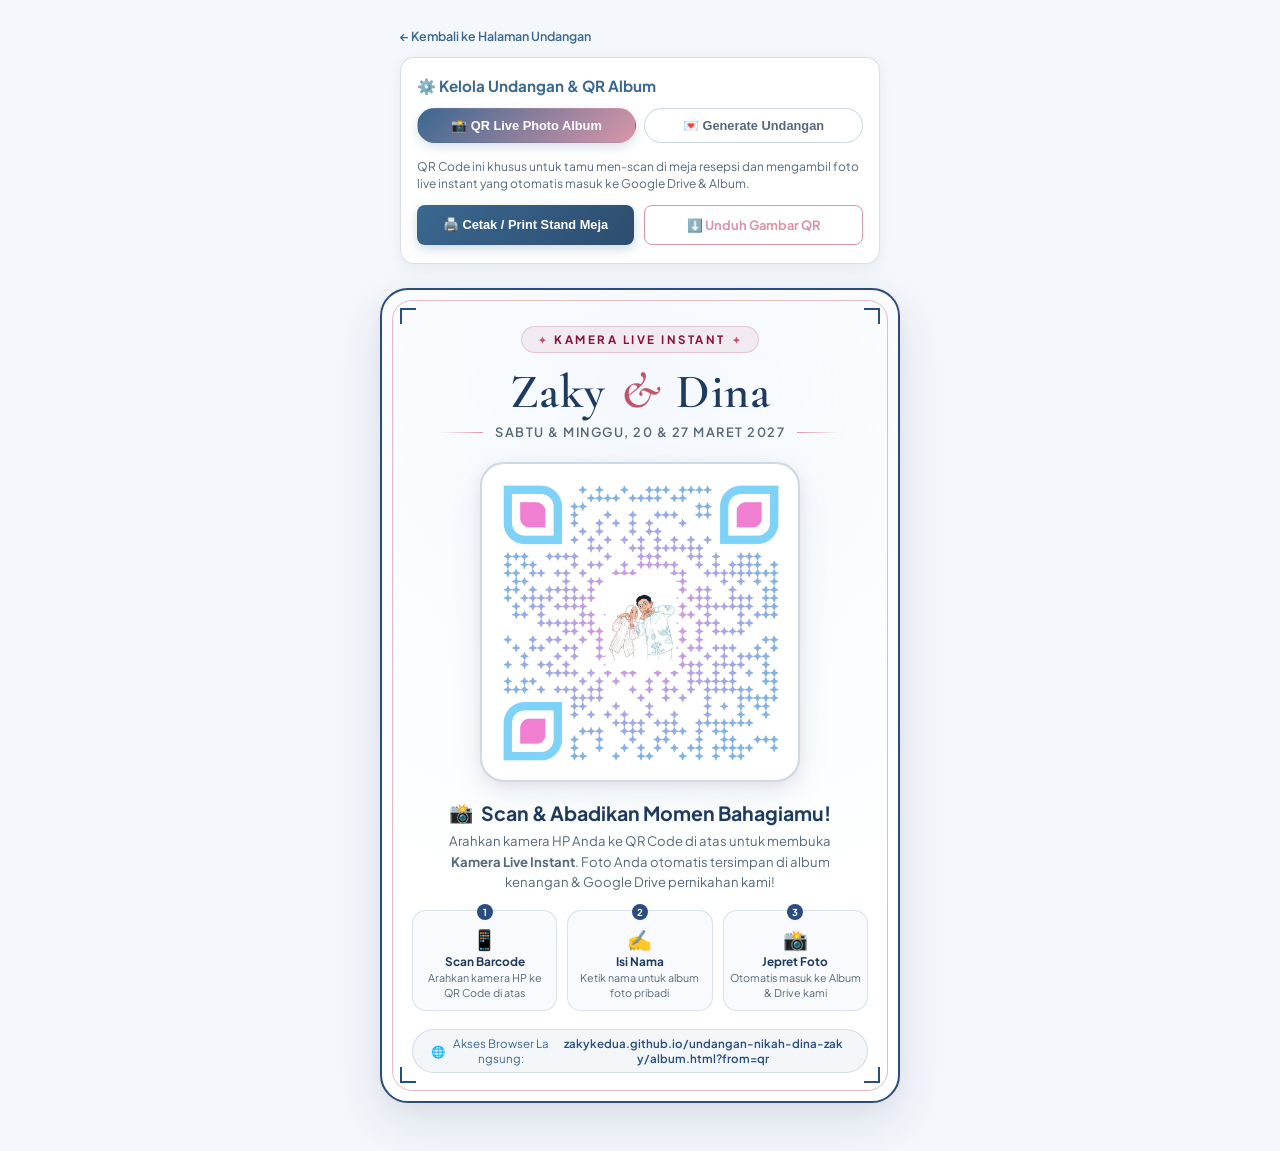
==== commit 24bdba16: "design: perbesar ukuran QR stand meja dan percantik desain kartu stand A5/acrylic" ====
--- a/cetak-qr.html
+++ b/cetak-qr.html
@@ -146,142 +146,240 @@
        =================================================== */
     .stand-card {
       width: 100%;
-      max-width: 440px;
+      max-width: 520px;
       background: #FFFFFF;
-      border: 2px solid #E5EDF5;
-      border-radius: 24px;
-      padding: 32px 24px 28px;
+      background-image: radial-gradient(circle at 50% 12%, rgba(240, 246, 253, 0.7) 0%, #FFFFFF 75%);
+      border: 2.5px solid #2B4C7E;
+      border-radius: 28px;
+      padding: 36px 30px 28px;
       text-align: center;
-      box-shadow: 0 16px 40px rgba(59, 103, 144, 0.12);
+      box-shadow: 0 20px 50px rgba(43, 76, 126, 0.12), 0 4px 16px rgba(216, 150, 168, 0.12);
       position: relative;
       overflow: hidden;
-    }
-
+      margin-bottom: 24px;
+    }
+
+    /* Inner Ornamental Border */
     .stand-card::before {
       content: '';
       position: absolute;
-      inset: 8px;
-      border: 1px solid rgba(216, 150, 168, 0.45);
-      border-radius: 18px;
+      inset: 10px;
+      border: 1.5px solid rgba(216, 150, 168, 0.65);
+      border-radius: 20px;
       pointer-events: none;
     }
 
+    /* Ornamental Corner Accents */
+    .corner-decor {
+      position: absolute;
+      width: 16px;
+      height: 16px;
+      border-color: #2B4C7E;
+      border-style: solid;
+      pointer-events: none;
+    }
+    .corner-decor.tl { top: 18px; left: 18px; border-width: 2px 0 0 2px; }
+    .corner-decor.tr { top: 18px; right: 18px; border-width: 2px 2px 0 0; }
+    .corner-decor.bl { bottom: 18px; left: 18px; border-width: 0 0 2px 2px; }
+    .corner-decor.br { bottom: 18px; right: 18px; border-width: 0 2px 2px 0; }
+
     .stand-header-tag {
-      display: inline-block;
+      display: inline-flex;
+      align-items: center;
+      gap: 6px;
       font-size: 0.72rem;
-      letter-spacing: 2px;
+      letter-spacing: 2.5px;
       text-transform: uppercase;
       font-weight: 700;
-      color: var(--pink-primary);
+      color: #881337;
       background: rgba(216, 150, 168, 0.15);
-      padding: 4px 14px;
+      border: 1px solid rgba(216, 150, 168, 0.45);
+      padding: 5px 16px;
       border-radius: 50px;
       margin-bottom: 12px;
     }
 
+    .stand-header-tag .tag-sparkle {
+      font-size: 0.65rem;
+      color: #C2546A;
+    }
+
     .stand-title {
       font-family: var(--font-serif);
-      font-size: 2.3rem;
+      font-size: 3rem;
       font-weight: 600;
-      color: var(--blue-primary);
-      line-height: 1.1;
-      margin-bottom: 4px;
+      color: #1E3A5F;
+      line-height: 1.05;
+      letter-spacing: 0.5px;
+      margin-bottom: 6px;
     }
 
     .stand-title span {
-      color: var(--pink-primary);
+      color: #C2546A;
       font-style: italic;
+      font-family: var(--font-serif);
+      font-size: 3.2rem;
+      margin: 0 4px;
+    }
+
+    .stand-date-divider {
+      display: flex;
+      align-items: center;
+      justify-content: center;
+      gap: 12px;
+      margin-bottom: 22px;
+    }
+
+    .stand-date-divider .date-line {
+      height: 1px;
+      width: 44px;
+      background: linear-gradient(90deg, transparent, #D896A8);
+    }
+
+    .stand-date-divider .date-line.right {
+      background: linear-gradient(90deg, #D896A8, transparent);
     }
 
     .stand-date {
       font-size: 0.8rem;
       color: var(--text-muted);
-      letter-spacing: 1px;
-      margin-bottom: 20px;
-    }
-
+      letter-spacing: 1.5px;
+      text-transform: uppercase;
+      font-weight: 600;
+    }
+
+    /* KOTAK QR CODE LEBIH BESAR & MEWAH */
     .qr-frame {
-      width: 220px;
-      height: 220px;
+      width: 320px;
+      height: 320px;
+      max-width: 85vw;
+      max-height: 85vw;
       margin: 0 auto 18px;
       padding: 12px;
       background: #FFFFFF;
-      border-radius: 16px;
-      border: 1.5px solid rgba(59, 103, 144, 0.25);
-      box-shadow: 0 6px 20px rgba(59, 103, 144, 0.08);
+      border-radius: 24px;
+      border: 2px solid rgba(59, 103, 144, 0.25);
+      box-shadow: 0 10px 30px rgba(59, 103, 144, 0.12), 0 3px 12px rgba(216, 150, 168, 0.15);
       display: flex;
       align-items: center;
       justify-content: center;
+      position: relative;
     }
 
     .qr-frame img {
       width: 100%;
       height: 100%;
       object-fit: contain;
-      border-radius: 8px;
+      border-radius: 12px;
+      display: block;
     }
 
     .stand-scan-msg {
-      font-size: 1.05rem;
+      font-size: 1.22rem;
       font-weight: 700;
-      color: var(--text-dark);
+      color: #1E3A5F;
       margin-bottom: 6px;
-    }
-
-    .stand-desc {
-      font-size: 0.78rem;
-      color: var(--text-muted);
-      line-height: 1.5;
-      max-width: 320px;
-      margin: 0 auto 18px;
-    }
-
-    .instructions-box {
-      background: #F8FAFD;
-      border: 1px dashed rgba(59, 103, 144, 0.25);
-      border-radius: 12px;
-      padding: 12px 14px;
-      text-align: left;
-      font-size: 0.74rem;
-      color: var(--text-dark);
-      display: flex;
-      flex-direction: column;
-      gap: 6px;
-    }
-
-    .step-item {
-      display: flex;
-      align-items: center;
-      gap: 8px;
-    }
-
-    .step-num {
-      width: 18px;
-      height: 18px;
-      border-radius: 50%;
-      background: var(--blue-primary);
-      color: #FFFFFF;
-      font-size: 0.65rem;
-      font-weight: 700;
       display: flex;
       align-items: center;
       justify-content: center;
-      flex-shrink: 0;
-    }
-
+      gap: 8px;
+    }
+
+    .stand-desc {
+      font-size: 0.82rem;
+      color: var(--text-muted);
+      line-height: 1.55;
+      max-width: 420px;
+      margin: 0 auto 18px;
+    }
+
+    /* PANDUAN 3 LANGKAH MODERN (3-COLUMN GRID) */
+    .steps-grid {
+      display: grid;
+      grid-template-columns: repeat(3, 1fr);
+      gap: 10px;
+      margin: 0 auto 18px;
+      text-align: center;
+    }
+
+    .step-card {
+      background: #F8FAFD;
+      border: 1px solid rgba(59, 103, 144, 0.16);
+      border-radius: 14px;
+      padding: 12px 6px 10px;
+      position: relative;
+      transition: transform 0.2s;
+    }
+
+    .step-badge {
+      position: absolute;
+      top: -7px;
+      left: 50%;
+      transform: translateX(-50%);
+      background: #2B4C7E;
+      color: #FFFFFF;
+      font-size: 0.6rem;
+      font-weight: 700;
+      width: 16px;
+      height: 16px;
+      border-radius: 50%;
+      display: flex;
+      align-items: center;
+      justify-content: center;
+    }
+
+    .step-icon {
+      font-size: 1.25rem;
+      margin: 3px 0 2px;
+    }
+
+    .step-heading {
+      font-size: 0.74rem;
+      font-weight: 700;
+      color: #1E3A5F;
+      margin-bottom: 2px;
+    }
+
+    .step-text {
+      font-size: 0.67rem;
+      color: var(--text-muted);
+      line-height: 1.35;
+    }
+
+    /* URL BADGE DI BAWAH */
     .stand-url-badge {
-      margin-top: 14px;
-      font-size: 0.68rem;
-      color: var(--blue-soft);
-      font-family: monospace;
+      font-size: 0.72rem;
+      color: #3B6790;
+      background: rgba(59, 103, 144, 0.06);
+      border: 1px solid rgba(59, 103, 144, 0.18);
+      border-radius: 30px;
+      padding: 6px 18px;
+      display: inline-flex;
+      align-items: center;
+      justify-content: center;
+      gap: 6px;
+      max-width: 100%;
       word-break: break-all;
+    }
+
+    .stand-url-badge .url-text {
+      font-weight: 600;
+      color: #2B4C7E;
     }
 
     /* Print Styles: Hanya mencetak kartu stand meja saat di mode album */
     @media print {
-      body {
-        background: #FFFFFF;
-        padding: 0;
+      @page {
+        size: A5 portrait;
+        margin: 8mm;
+      }
+
+      html, body {
+        background: #FFFFFF !important;
+        padding: 0 !important;
+        margin: 0 !important;
+        width: 100% !important;
+        height: 100% !important;
       }
 
       .toolbar,
@@ -291,12 +389,59 @@
       }
 
       .stand-card {
-        border: 2px solid #3B6790;
-        box-shadow: none;
-        max-width: 100%;
-        margin: 0 auto;
-        page-break-inside: avoid;
+        max-width: 100% !important;
+        width: 100% !important;
+        margin: 0 auto !important;
+        border: 2.5px solid #2B4C7E !important;
+        border-radius: 20px !important;
+        box-shadow: none !important;
+        padding: 24px 20px 18px !important;
+        page-break-inside: avoid !important;
+        page-break-after: avoid !important;
         display: block !important;
+        -webkit-print-color-adjust: exact !important;
+        print-color-adjust: exact !important;
+      }
+
+      .stand-card::before {
+        border: 1.5px solid #D896A8 !important;
+        inset: 8px !important;
+      }
+
+      .corner-decor {
+        border-color: #2B4C7E !important;
+      }
+
+      .stand-header-tag {
+        background: rgba(216, 150, 168, 0.15) !important;
+        border-color: #D896A8 !important;
+        color: #881337 !important;
+      }
+
+      .stand-title {
+        font-size: 2.8rem !important;
+      }
+
+      .qr-frame {
+        width: 320px !important;
+        height: 320px !important;
+        border: 2px solid #2B4C7E !important;
+        box-shadow: none !important;
+        margin: 0 auto 14px !important;
+      }
+
+      .steps-grid {
+        gap: 8px !important;
+      }
+
+      .step-card {
+        background: #F8FAFD !important;
+        border: 1px solid #D896A8 !important;
+      }
+
+      .step-badge {
+        background: #2B4C7E !important;
+        color: #FFF !important;
       }
     }
   </style>
@@ -411,40 +556,71 @@
        KARTU STAND MEJA FISIK (HANYA MUNCUL DI MODE ALBUM)
        =================================================== -->
   <div class="stand-card" id="stand-card" style="display: block;">
-    <div class="stand-header-tag" id="card-tag">Kamera Live Instant</div>
+    <!-- Corner Ornaments -->
+    <span class="corner-decor tl"></span>
+    <span class="corner-decor tr"></span>
+    <span class="corner-decor bl"></span>
+    <span class="corner-decor br"></span>
+
+    <!-- Top Badge -->
+    <div class="stand-header-tag" id="card-tag">
+      <span class="tag-sparkle">✦</span>
+      <span>KAMERA LIVE INSTANT</span>
+      <span class="tag-sparkle">✦</span>
+    </div>
+
+    <!-- Couple Names -->
     <h1 class="stand-title">Zaky <span>&</span> Dina</h1>
-    <p class="stand-date">Sabtu & Minggu, 20 & 27 Maret 2027</p>
-
-    <!-- Kotak QR Code Live Album -->
+
+    <!-- Date Divider -->
+    <div class="stand-date-divider">
+      <span class="date-line"></span>
+      <span class="stand-date">Sabtu & Minggu, 20 & 27 Maret 2027</span>
+      <span class="date-line right"></span>
+    </div>
+
+    <!-- Kotak QR Code Live Album (LEBIH BESAR & TAJAM) -->
     <div class="qr-frame">
       <img id="qr-image" src="assets/images/album_qr.png" alt="QR Code Live Album Zaky & Dina">
     </div>
 
-    <h2 class="stand-scan-msg" id="card-main-msg">📸 Cekrek & Abadikan Momen!</h2>
+    <!-- Call To Action -->
+    <h2 class="stand-scan-msg" id="card-main-msg">
+      <span>📸</span>
+      <span>Scan & Abadikan Momen Bahagiamu!</span>
+    </h2>
     <p class="stand-desc" id="card-desc">
-      Bantu kami mengabadikan momen bahagia ini. Scan barcode ini dengan kamera HP Anda untuk langsung mengambil foto
-      instant!
+      Arahkan kamera HP Anda ke QR Code di atas untuk membuka <strong>Kamera Live Instant</strong>. Foto Anda otomatis tersimpan di album kenangan & Google Drive pernikahan kami!
     </p>
 
-    <!-- Petunjuk Langkah -->
-    <div class="instructions-box" id="card-steps">
-      <div class="step-item">
-        <span class="step-num">1</span>
-        <span>Arahkan kamera HP Anda ke QR Code di atas.</span>
+    <!-- Panduan 3 Langkah Modern (3-Kolom Grid) -->
+    <div class="steps-grid" id="card-steps">
+      <div class="step-card">
+        <div class="step-badge">1</div>
+        <div class="step-icon">📱</div>
+        <div class="step-heading">Scan Barcode</div>
+        <div class="step-text">Arahkan kamera HP ke QR Code di atas</div>
       </div>
-      <div class="step-item">
-        <span class="step-num">2</span>
-        <span>Ketuk tautan untuk membuka Kamera Live Instant.</span>
+      <div class="step-card">
+        <div class="step-badge">2</div>
+        <div class="step-icon">✍️</div>
+        <div class="step-heading">Isi Nama</div>
+        <div class="step-text">Ketik nama untuk album foto pribadi</div>
       </div>
-      <div class="step-item">
-        <span class="step-num">3</span>
-        <span>Jepret foto terbaikmu, otomatis tersimpan di album & Drive kami!</span>
+      <div class="step-card">
+        <div class="step-badge">3</div>
+        <div class="step-icon">📸</div>
+        <div class="step-heading">Jepret Foto</div>
+        <div class="step-text">Otomatis masuk ke Album & Drive kami</div>
       </div>
     </div>
 
-    <p class="stand-url-badge" id="card-url">
-      https://zakykedua.github.io/undangan-nikah-dina-zaky/album.html?from=qr
-    </p>
+    <!-- Akses URL Alternatif -->
+    <div class="stand-url-badge" id="card-url">
+      <span>🌐</span>
+      <span>Akses Browser Langsung:</span>
+      <span class="url-text">zakykedua.github.io/undangan-nikah-dina-zaky/album.html?from=qr</span>
+    </div>
   </div>
 
   <script>
@@ -575,7 +751,7 @@
 
       const webhookUrl = (typeof WEDDING_CONFIG !== "undefined" && WEDDING_CONFIG.googleDriveWebhookUrl)
         ? WEDDING_CONFIG.googleDriveWebhookUrl
-        : "https://script.google.com/macros/s/AKfycbxJsGcUdxIl8T0ZeGZz1Dyoa62V8ZQ2wDZR34acZDa0UAJzxFEAlNXbcxMcE3sOC3my/exec";
+        : "https://script.google.com/macros/s/AKfycbwZDBAmhhwYbNcNKRl4yKeVfkaPySngGZifD4YewDHQIHDVVPzVQkTg9TfW2aYPWDJ8/exec";
 
       fetch(webhookUrl, {
         method: "POST",
@@ -607,7 +783,7 @@
 
       const webhookUrl = (typeof WEDDING_CONFIG !== "undefined" && WEDDING_CONFIG.googleDriveWebhookUrl)
         ? WEDDING_CONFIG.googleDriveWebhookUrl
-        : "https://script.google.com/macros/s/AKfycbxJsGcUdxIl8T0ZeGZz1Dyoa62V8ZQ2wDZR34acZDa0UAJzxFEAlNXbcxMcE3sOC3my/exec";
+        : "https://script.google.com/macros/s/AKfycbwZDBAmhhwYbNcNKRl4yKeVfkaPySngGZifD4YewDHQIHDVVPzVQkTg9TfW2aYPWDJ8/exec";
 
       setSyncStatus("syncing");
       let count = 0;
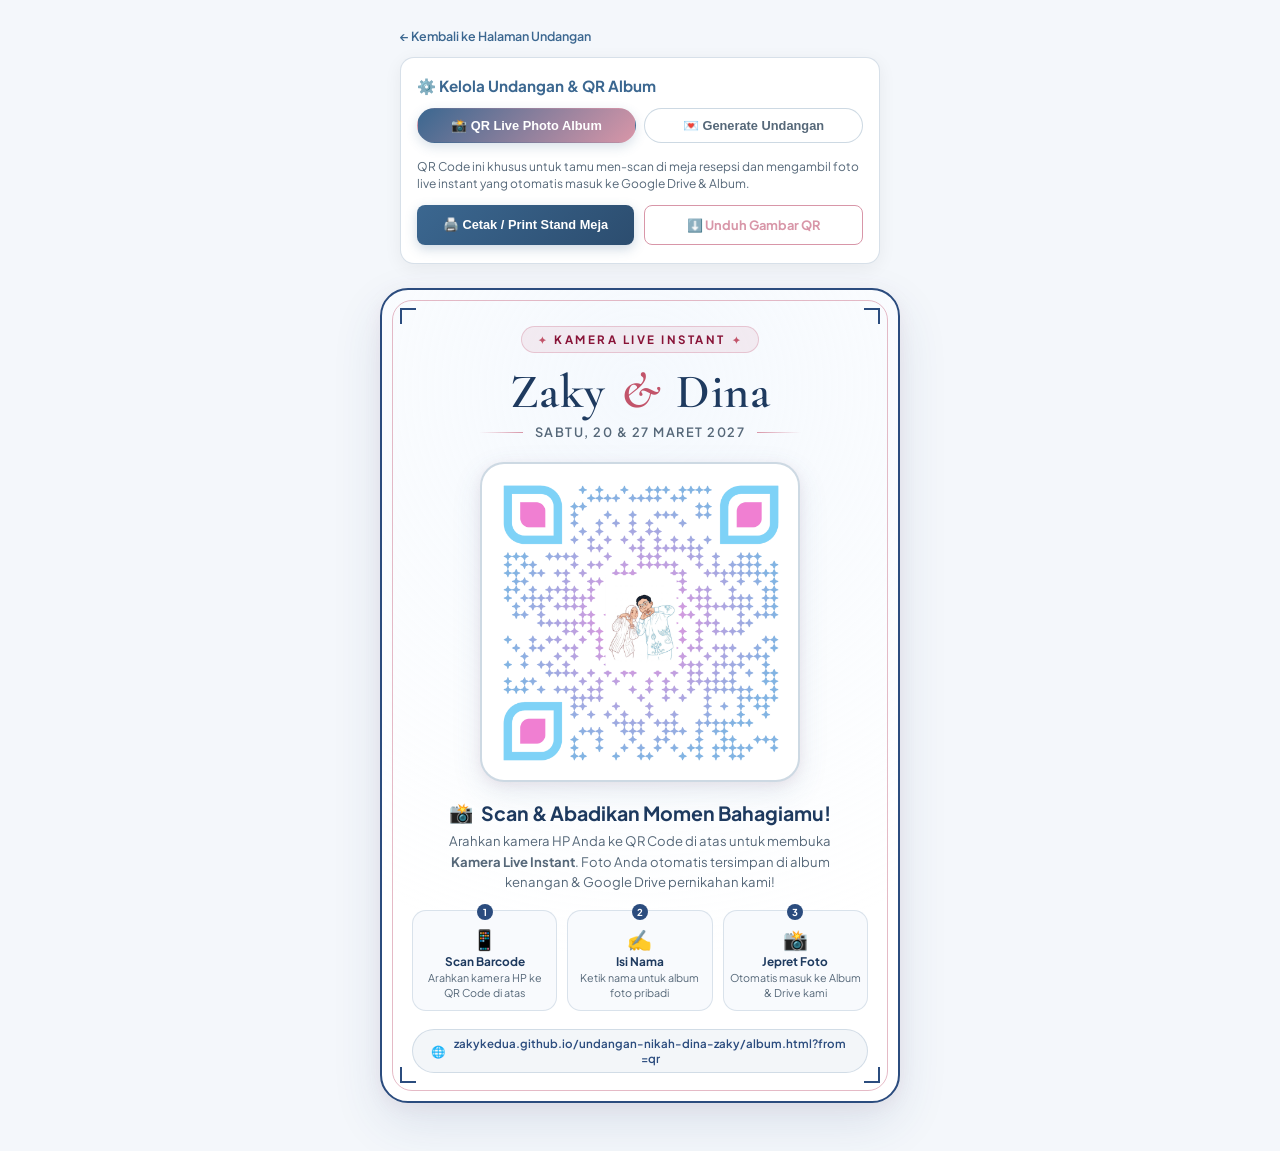
==== commit 655e7fb6: "feat: sesuaikan jadwal 3 acara (Akad, Resepsi di Gedung Wanita Nganjuk, Ngunduh Mantu di Pendopo Kla" ====
--- a/cetak-qr.html
+++ b/cetak-qr.html
@@ -178,10 +178,30 @@
       border-style: solid;
       pointer-events: none;
     }
-    .corner-decor.tl { top: 18px; left: 18px; border-width: 2px 0 0 2px; }
-    .corner-decor.tr { top: 18px; right: 18px; border-width: 2px 2px 0 0; }
-    .corner-decor.bl { bottom: 18px; left: 18px; border-width: 0 0 2px 2px; }
-    .corner-decor.br { bottom: 18px; right: 18px; border-width: 0 2px 2px 0; }
+
+    .corner-decor.tl {
+      top: 18px;
+      left: 18px;
+      border-width: 2px 0 0 2px;
+    }
+
+    .corner-decor.tr {
+      top: 18px;
+      right: 18px;
+      border-width: 2px 2px 0 0;
+    }
+
+    .corner-decor.bl {
+      bottom: 18px;
+      left: 18px;
+      border-width: 0 0 2px 2px;
+    }
+
+    .corner-decor.br {
+      bottom: 18px;
+      right: 18px;
+      border-width: 0 2px 2px 0;
+    }
 
     .stand-header-tag {
       display: inline-flex;
@@ -374,7 +394,8 @@
         margin: 8mm;
       }
 
-      html, body {
+      html,
+      body {
         background: #FFFFFF !important;
         padding: 0 !important;
         margin: 0 !important;
@@ -474,7 +495,8 @@
     <!-- 1. KONTEN MODE ALBUM (TOMBOL CETAK & UNDUH QR) -->
     <div id="album-controls" style="display: block;">
       <p style="font-size: 0.75rem; color: var(--text-muted); margin-bottom: 12px; line-height: 1.4;">
-        QR Code ini khusus untuk tamu men-scan di meja resepsi dan mengambil foto live instant yang otomatis masuk ke Google Drive & Album.
+        QR Code ini khusus untuk tamu men-scan di meja resepsi dan mengambil foto live instant yang otomatis masuk ke
+        Google Drive & Album.
       </p>
       <div class="btn-action-group" id="btn-action-group">
         <button class="btn-action btn-print" onclick="window.print()">
@@ -499,7 +521,8 @@
         </span>
       </div>
       <input type="text" id="custom-guest-name" class="guest-input"
-        placeholder="Ketik nama tamu (misal: Rian & Partner)..." oninput="handleGuestInput()" onkeydown="handleGuestKeydown(event)">
+        placeholder="Ketik nama tamu (misal: Rian & Partner)..." oninput="handleGuestInput()"
+        onkeydown="handleGuestKeydown(event)">
 
       <!-- Box Hasil Link Khusus Tamu -->
       <div id="hidden-link-box"
@@ -521,7 +544,8 @@
             style="flex: 1; min-width: 140px; background: #25D366; color: #fff; font-size: 0.72rem; padding: 8px 10px; border-radius: 6px;">
             💬 Kirim WhatsApp Langsung
           </button>
-          <a href="https://docs.google.com/spreadsheets/d/1IWtFG8lAVZSTDJPlKeG4bYC6L8j1MJ6WlZBcCglB9Ps/edit" target="_blank" class="btn-action"
+          <a href="https://docs.google.com/spreadsheets/d/1IWtFG8lAVZSTDJPlKeG4bYC6L8j1MJ6WlZBcCglB9Ps/edit"
+            target="_blank" class="btn-action"
             style="background: #107C41; color: #fff; font-size: 0.72rem; padding: 8px 10px; border-radius: 6px; text-decoration: none; display: inline-flex; align-items: center; justify-content: center; gap: 4px;">
             📊 Buka Sheet ↗
           </a>
@@ -529,7 +553,8 @@
       </div>
 
       <!-- Riwayat Daftar Tamu yang Dibuat -->
-      <div id="saved-guests-section" style="margin-top: 14px; border-top: 1px dashed rgba(59, 103, 144, 0.25); padding-top: 10px;">
+      <div id="saved-guests-section"
+        style="margin-top: 14px; border-top: 1px dashed rgba(59, 103, 144, 0.25); padding-top: 10px;">
         <div style="display: flex; justify-content: space-between; align-items: center; margin-bottom: 6px;">
           <span style="font-size: 0.74rem; font-weight: 700; color: var(--blue-primary);">
             📝 Tamu yang Sudah Dibuat (<span id="saved-count">0</span>)
@@ -545,7 +570,8 @@
             </button>
           </div>
         </div>
-        <div id="saved-guests-list" style="max-height: 180px; overflow-y: auto; display: flex; flex-direction: column; gap: 6px;">
+        <div id="saved-guests-list"
+          style="max-height: 180px; overflow-y: auto; display: flex; flex-direction: column; gap: 6px;">
           <!-- Diisi otomatis oleh JavaScript -->
         </div>
       </div>
@@ -575,7 +601,7 @@
     <!-- Date Divider -->
     <div class="stand-date-divider">
       <span class="date-line"></span>
-      <span class="stand-date">Sabtu & Minggu, 20 & 27 Maret 2027</span>
+      <span class="stand-date">Sabtu, 20 & 27 Maret 2027</span>
       <span class="date-line right"></span>
     </div>
 
@@ -590,7 +616,8 @@
       <span>Scan & Abadikan Momen Bahagiamu!</span>
     </h2>
     <p class="stand-desc" id="card-desc">
-      Arahkan kamera HP Anda ke QR Code di atas untuk membuka <strong>Kamera Live Instant</strong>. Foto Anda otomatis tersimpan di album kenangan & Google Drive pernikahan kami!
+      Arahkan kamera HP Anda ke QR Code di atas untuk membuka <strong>Kamera Live Instant</strong>. Foto Anda otomatis
+      tersimpan di album kenangan & Google Drive pernikahan kami!
     </p>
 
     <!-- Panduan 3 Langkah Modern (3-Kolom Grid) -->
@@ -618,7 +645,6 @@
     <!-- Akses URL Alternatif -->
     <div class="stand-url-badge" id="card-url">
       <span>🌐</span>
-      <span>Akses Browser Langsung:</span>
       <span class="url-text">zakykedua.github.io/undangan-nikah-dina-zaky/album.html?from=qr</span>
     </div>
   </div>
@@ -763,15 +789,15 @@
           url: targetUrl
         })
       })
-      .then(() => {
-        lastSyncedName = guestName;
-        setSyncStatus("success", "Tercatat di tab 'tamu'");
-      })
-      .catch(err => {
-        console.warn("Sync Google Sheets:", err);
-        lastSyncedName = guestName;
-        setSyncStatus("local_only", "Tersimpan di riwayat lokal");
-      });
+        .then(() => {
+          lastSyncedName = guestName;
+          setSyncStatus("success", "Tercatat di tab 'tamu'");
+        })
+        .catch(err => {
+          console.warn("Sync Google Sheets:", err);
+          lastSyncedName = guestName;
+          setSyncStatus("local_only", "Tersimpan di riwayat lokal");
+        });
     }
 
     function syncAllGuestsToSpreadsheet() {
@@ -884,8 +910,8 @@
     }
 
     function quickSendGuestWa(url, name) {
-      const text = `Assalamu’alaikum Warahmatullahi Wabarakatuh\n\nYth. *${name}*,\n\nTanpa mengurangi rasa hormat, perkenankan kami mengundang Bapak/Ibu/Saudara/i untuk hadir dan memberikan doa restu pada hari bahagia pernikahan kami:\n\n💍 *Zaky & Dina*\n🗓️ *Sabtu & Minggu, 20 & 27 Maret 2027*\n\nDetail acara, lokasi, dan konfirmasi kehadiran dapat diakses melalui tautan undangan berikut:\n🔗 ${url}\n\nMerupakan suatu kehormatan dan kebahagiaan bagi kami apabila Bapak/Ibu/Saudara/i berkenan hadir.\n\nWassalamu’alaikum Warahmatullahi Wabarakatuh\nKami yang berbahagia,\n*Zaky & Dina*`;
-      navigator.clipboard.writeText(text).catch(() => {});
+      const text = `Assalamu’alaikum Warahmatullahi Wabarakatuh\n\nYth. *${name}*,\n\nTanpa mengurangi rasa hormat, perkenankan kami mengundang Bapak/Ibu/Saudara/i untuk hadir dan memberikan doa restu pada hari bahagia pernikahan kami:\n\n💍 *Zaky & Dina*\n🗓️ *Sabtu, 20 Maret 2027 (Akad & Resepsi - Gedung Wanita Nganjuk)*\n🗓️ *Sabtu, 27 Maret 2027 (Ngunduh Mantu - Pendopo Marsudi Utomo, Klaten)*\n\nDetail acara, lokasi, dan konfirmasi kehadiran dapat diakses melalui tautan undangan berikut:\n🔗 ${url}\n\nMerupakan suatu kehormatan dan kebahagiaan bagi kami apabila Bapak/Ibu/Saudara/i berkenan hadir.\n\nWassalamu’alaikum Warahmatullahi Wabarakatuh\nKami yang berbahagia,\n*Zaky & Dina*`;
+      navigator.clipboard.writeText(text).catch(() => { });
       const waUrl = "https://api.whatsapp.com/send?text=" + encodeURIComponent(text);
       window.open(waUrl, "_blank");
     }
@@ -926,9 +952,9 @@
         syncGuestToSpreadsheet(name);
       }
 
-      const text = `Assalamu’alaikum Warahmatullahi Wabarakatuh\n\nYth. *${name}*,\n\nTanpa mengurangi rasa hormat, perkenankan kami mengundang Bapak/Ibu/Saudara/i untuk hadir dan memberikan doa restu pada hari bahagia pernikahan kami:\n\n💍 *Zaky & Dina*\n🗓️ *Sabtu & Minggu, 20 & 27 Maret 2027*\n\nDetail acara, lokasi, dan konfirmasi kehadiran dapat diakses melalui tautan undangan berikut:\n🔗 ${url}\n\nMerupakan suatu kehormatan dan kebahagiaan bagi kami apabila Bapak/Ibu/Saudara/i berkenan hadir.\n\nWassalamu’alaikum Warahmatullahi Wabarakatuh\nKami yang berbahagia,\n*Zaky & Dina*`;
-
-      navigator.clipboard.writeText(text).catch(() => {});
+      const text = `Assalamu’alaikum Warahmatullahi Wabarakatuh\n\nYth. *${name}*,\n\nTanpa mengurangi rasa hormat, perkenankan kami mengundang Bapak/Ibu/Saudara/i untuk hadir dan memberikan doa restu pada hari bahagia pernikahan kami:\n\n💍 *Zaky & Dina*\n🗓️ *Sabtu, 20 Maret 2027 (Akad & Resepsi - Gedung Wanita Nganjuk)*\n🗓️ *Sabtu, 27 Maret 2027 (Ngunduh Mantu - Pendopo Marsudi Utomo, Klaten)*\n\nDetail acara, lokasi, dan konfirmasi kehadiran dapat diakses melalui tautan undangan berikut:\n🔗 ${url}\n\nMerupakan suatu kehormatan dan kebahagiaan bagi kami apabila Bapak/Ibu/Saudara/i berkenan hadir.\n\nWassalamu’alaikum Warahmatullahi Wabarakatuh\nKami yang berbahagia,\n*Zaky & Dina*`;
+
+      navigator.clipboard.writeText(text).catch(() => { });
       const waUrl = "https://api.whatsapp.com/send?text=" + encodeURIComponent(text);
       window.open(waUrl, "_blank");
     }
